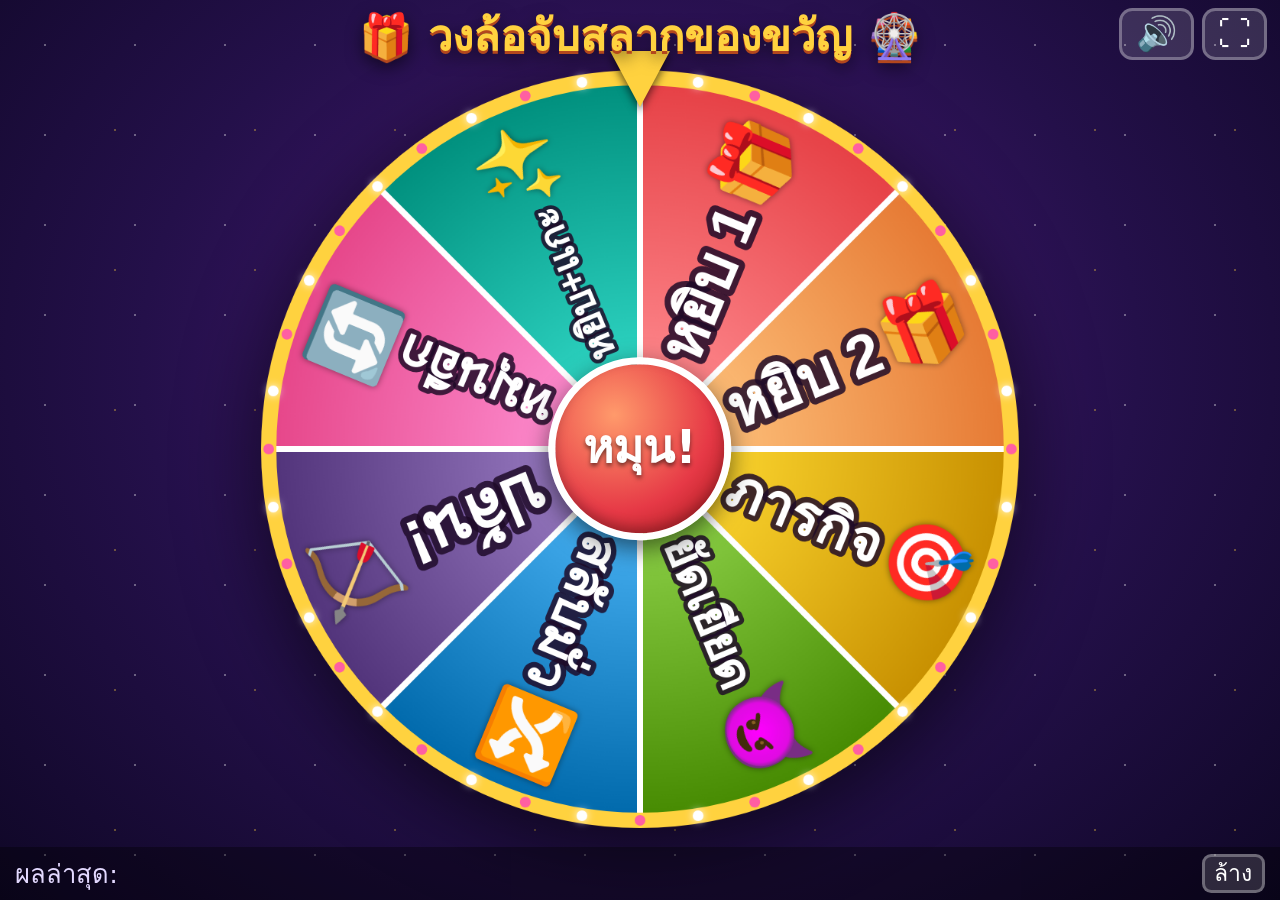
==== index.html @ d6b5b9dd "Gift wheel game" ====
<!DOCTYPE html>
<html lang="th">
<head>
<meta charset="utf-8">
<meta name="viewport" content="width=device-width, initial-scale=1">
<title>🎁 วงล้อจับสลากของขวัญ</title>
<link rel="stylesheet" href="style.css">
</head>
<body>
<header class="top">
  <h1>🎁 วงล้อจับสลากของขวัญ 🎡</h1>
  <div class="tools">
    <button id="btnMute" class="tbtn" title="เปิด/ปิดเสียง">🔊</button>
    <button id="btnFull" class="tbtn" title="เต็มจอ">⛶</button>
  </div>
</header>

<main class="stage">
  <div class="wheel-wrap">
    <div class="pointer"></div>
    <canvas id="wheel" width="1000" height="1000"></canvas>
    <button id="btnSpin" class="hub">หมุน!</button>
  </div>
</main>

<footer class="history">
  <span class="hlabel">ผลล่าสุด:</span>
  <div id="hist" class="hchips"></div>
  <button id="btnClear" class="tbtn small" title="ล้างประวัติ">ล้าง</button>
</footer>

<div id="overlay" class="overlay hidden">
  <div id="card" class="card">
    <div class="card-inner" id="cardInner">
      <div class="cl">
        <div class="card-num" id="cNum">ช่อง 1</div>
        <div class="card-icon" id="cIcon">🎁</div>
        <div class="card-extra" id="cExtra"></div>
      </div>
      <div class="cr">
        <div class="card-title" id="cTitle">หยิบ 1 ชิ้น</div>
        <div class="card-note" id="cNote"></div>
        <div class="card-text" id="cText"></div>
      </div>
      <div class="card-remind">📌 มีเกิน 1 ชิ้นแกะได้ 1 · ชิ้นเดียวแกะไม่ได้ · แกล้ง/ปล้นได้แค่ของที่ยังห่อ</div>
      <div class="card-close" id="cClose">แตะจอ หรือกด Spacebar เพื่อหมุนต่อ</div>
    </div>
  </div>
</div>
<canvas id="fx"></canvas>
<script src="app.js"></script>
</body>
</html>
---- style.css ----
/* --u = 1% ของความกว้างจอแบบ 16:9 (ถ้าจอแคบ/เตี้ยกว่าจะย่อให้พอดี) */
:root{--u:min(1vw,1.778vh);--c:#ffd23f;font-family:"Sukhumvit Set","Thonburi","Leelawadee UI","Noto Sans Thai","Tahoma",system-ui,sans-serif}
*{box-sizing:border-box}
html,body{margin:0;height:100%;overflow:hidden;color:#fff;
  background:radial-gradient(ellipse at 50% 40%,#4a1a7a 0%,#24104a 55%,#0f0726 100%)}
body::before{content:"";position:fixed;inset:0;pointer-events:none;opacity:.35;
  background-image:radial-gradient(#fff 1px,transparent 1.5px),radial-gradient(#ffd23f 1px,transparent 1.5px);
  background-size:90px 90px,140px 140px;background-position:0 0,45px 60px;animation:twinkle 6s ease-in-out infinite alternate}
@keyframes twinkle{to{opacity:.12}}
.hidden{display:none!important}
.top{position:fixed;top:0;left:0;right:0;display:flex;align-items:center;justify-content:center;padding:calc(var(--u)*.5) 1rem;z-index:5}
.top h1{margin:0;font-size:calc(var(--u)*3.4);line-height:1.4;color:#ffd23f;text-shadow:0 .08em 0 #b3471d,0 .15em .4em rgba(0,0,0,.6)}
.tools{position:absolute;right:calc(var(--u)*1);top:calc(var(--u)*.6);display:flex;gap:calc(var(--u)*.6)}
.tbtn{font:inherit;font-size:calc(var(--u)*2.6);line-height:1.2;background:rgba(255,255,255,.14);color:#fff;border:3px solid rgba(255,255,255,.3);border-radius:.4em;padding:.1em .4em;cursor:pointer}
.tbtn:hover{background:rgba(255,255,255,.28)}
.tbtn.small{font-size:calc(var(--u)*1.8)}
.stage{height:100vh;display:flex;align-items:center;justify-content:center;padding-top:calc(var(--u)*5);padding-bottom:calc(var(--u)*5.2)}
.wheel-wrap{position:relative;height:min(calc(100vh - var(--u)*10.6),94vw);aspect-ratio:1}
#wheel{width:100%;height:100%;filter:drop-shadow(0 18px 40px rgba(0,0,0,.6))}
.pointer{position:absolute;left:50%;top:-2%;transform:translateX(-50%);width:0;height:0;z-index:3;
  border-left:calc(var(--u)*2.4) solid transparent;border-right:calc(var(--u)*2.4) solid transparent;border-top:calc(var(--u)*4.4) solid #ffd23f;
  filter:drop-shadow(0 4px 4px rgba(0,0,0,.6))}
.pointer.bump{animation:bump .12s}
@keyframes bump{50%{transform:translateX(-50%) rotate(-14deg)}}
.hub{position:absolute;left:50%;top:50%;transform:translate(-50%,-50%);width:24%;aspect-ratio:1;border-radius:50%;
  border:calc(var(--u)*.6) solid #fff;background:radial-gradient(circle at 35% 30%,#ff9a6b,#e63946 60%,#a4161a);
  color:#fff;font:inherit;font-weight:900;font-size:calc(var(--u)*3.6);line-height:1.3;cursor:pointer;text-shadow:0 3px 4px rgba(0,0,0,.5);
  box-shadow:0 8px 24px rgba(0,0,0,.55),inset 0 -6px 12px rgba(0,0,0,.25)}
.hub:not(:disabled){animation:pulse 1.4s infinite}
.hub:disabled{filter:grayscale(.6) brightness(.8);cursor:default}
@keyframes pulse{50%{box-shadow:0 0 0 calc(var(--u)*1.4) rgba(255,210,63,.35),0 8px 24px rgba(0,0,0,.55)}}
.history{position:fixed;bottom:0;left:0;right:0;display:flex;align-items:center;gap:calc(var(--u)*.8);padding:calc(var(--u)*.5) calc(var(--u)*1.2);background:rgba(0,0,0,.35)}
.hlabel{font-size:calc(var(--u)*2);color:#e3d9ff;white-space:nowrap}
.hchips{display:flex;gap:calc(var(--u)*.6);flex:1;overflow:hidden}
.chip{font-family:inherit;color:#fff;border:0;cursor:pointer;font-size:calc(var(--u)*2);line-height:1.45;font-weight:800;padding:0 .6em;border-radius:999px;white-space:nowrap;box-shadow:0 3px 0 rgba(0,0,0,.3);text-shadow:0 2px 3px rgba(0,0,0,.5);animation:chipIn .4s}
.chip:first-child{outline:4px solid #fff}
@keyframes chipIn{from{transform:scale(0)}}

/* ---------- การ์ด: เต็มจอ ~90% ---------- */
.overlay{position:fixed;inset:0;z-index:20;display:flex;align-items:center;justify-content:center;
  background:radial-gradient(circle,rgba(0,0,0,.4),rgba(0,0,0,.85));animation:fade .3s}
@keyframes fade{from{opacity:0}}
.card{perspective:1800px;width:90vw;height:88vh}
.card-inner{--s:1;position:relative;width:100%;height:100%;overflow:hidden;border-radius:calc(var(--u)*2.4);
  padding:calc(var(--u)*1.6) calc(var(--u)*2.4) calc(var(--u)*1.2);
  display:grid;grid-template-columns:27% 1fr;grid-template-rows:1fr auto auto;column-gap:calc(var(--u)*2);
  background:var(--c);
  background:linear-gradient(160deg,color-mix(in srgb,var(--c) 85%,#fff) 0%,var(--c) 45%,color-mix(in srgb,var(--c) 55%,#000) 100%);
  border:calc(var(--u)*.6) solid #fff;
  box-shadow:0 0 0 6px color-mix(in srgb,var(--c) 60%,#000),0 0 70px 10px var(--c),0 30px 80px rgba(0,0,0,.6);
  animation:flipIn .85s cubic-bezier(.2,1.4,.4,1) both,glow 2s 1s ease-in-out infinite}
.card-inner::before{content:"";position:absolute;inset:-50%;background:conic-gradient(from 0deg,transparent 0 20deg,rgba(255,255,255,.16) 30deg,transparent 40deg 80deg,rgba(255,255,255,.16) 90deg,transparent 100deg);animation:rays 14s linear infinite;pointer-events:none}
.card-inner>*{position:relative;min-width:0;min-height:0}
@keyframes flipIn{0%{transform:rotateY(-100deg) scale(.2);opacity:0}60%{opacity:1}100%{transform:rotateY(0) scale(1)}}
@keyframes glow{50%{box-shadow:0 0 0 6px color-mix(in srgb,var(--c) 60%,#000),0 0 130px 30px var(--c),0 30px 80px rgba(0,0,0,.6)}}
@keyframes rays{to{transform:rotate(360deg)}}
.cl{display:flex;flex-direction:column;align-items:center;justify-content:center;gap:calc(var(--u)*.8*var(--s));overflow:hidden}
.cr{display:flex;flex-direction:column;justify-content:center;overflow:hidden}
.card-num{background:rgba(0,0,0,.32);border-radius:999px;padding:0 .7em;font-size:calc(var(--u)*3*var(--s));line-height:1.45;font-weight:800}
.card-icon{font-size:calc(var(--u)*13*var(--s));line-height:1.15;animation:pop 1s .5s both,bob 2.4s 1.5s ease-in-out infinite;filter:drop-shadow(0 8px 10px rgba(0,0,0,.35));white-space:nowrap}
@keyframes pop{0%{transform:scale(0) rotate(-30deg)}70%{transform:scale(1.25) rotate(8deg)}100%{transform:scale(1)}}
@keyframes bob{50%{transform:translateY(-.08em) rotate(-4deg)}}
.card-title{font-size:calc(var(--u)*8.5*var(--s));font-weight:900;line-height:1.45;padding-top:.05em;
  color:#fff;text-shadow:0 .04em 0 rgba(0,0,0,.45),0 .06em .18em rgba(0,0,0,.5)}
.card-note{align-self:flex-start;font-size:calc(var(--u)*3*var(--s));line-height:1.45;font-weight:800;background:#fff;color:#a4161a;border-radius:.4em;padding:0 .5em;margin:.2em 0}
.card-note:empty{display:none}
.card-text{font-size:calc(var(--u)*4.6*var(--s));font-weight:800;line-height:1.5;margin-top:calc(var(--u)*.6);text-shadow:0 .05em .12em rgba(0,0,0,.45)}
.card-text b{color:#fff7a8}
.card-text small{font-size:.72em}
.card-text ul{margin:.1em 0 0;padding-left:1.1em}
.card-text li{line-height:1.45}
.card-extra:empty{display:none}
.card-extra{display:flex;flex-direction:column;align-items:center;gap:calc(var(--u)*.6*var(--s))}
.bigbtn{font:inherit;font-weight:900;font-size:calc(var(--u)*3.4*var(--s));line-height:1.4;border:0;border-radius:.45em;padding:.1em .7em;cursor:pointer;color:#3a2300;background:#fff;box-shadow:0 6px 0 rgba(0,0,0,.35);white-space:nowrap}
.bigbtn:active{transform:translateY(4px);box-shadow:0 2px 0 rgba(0,0,0,.35)}
.timer{font-size:calc(var(--u)*11*var(--s));font-weight:900;line-height:1.1;text-shadow:0 .05em 0 rgba(0,0,0,.35);white-space:nowrap}
.timer.low{color:#fff200;animation:shake .25s infinite}
@keyframes shake{25%{transform:translateX(-6px) rotate(-3deg)}75%{transform:translateX(6px) rotate(3deg)}}
.card-remind{grid-column:1/-1;background:rgba(0,0,0,.32);border-radius:.5em;padding:.1em .6em;font-size:calc(var(--u)*2.5*var(--s));line-height:1.5;font-weight:700;text-align:center;margin-top:calc(var(--u)*.8)}
.card-close{grid-column:1/-1;text-align:center;margin-top:calc(var(--u)*.4);font-size:calc(var(--u)*2.2);line-height:1.4;font-weight:700;opacity:.95}
.card-close.nudge{animation:shake .3s 2}
.bigbtn:disabled{opacity:.5;cursor:default}
#fx{position:fixed;inset:0;width:100vw;height:100vh;pointer-events:none;z-index:30}
.card-icon.two{font-size:calc(var(--u)*8.5*var(--s))}
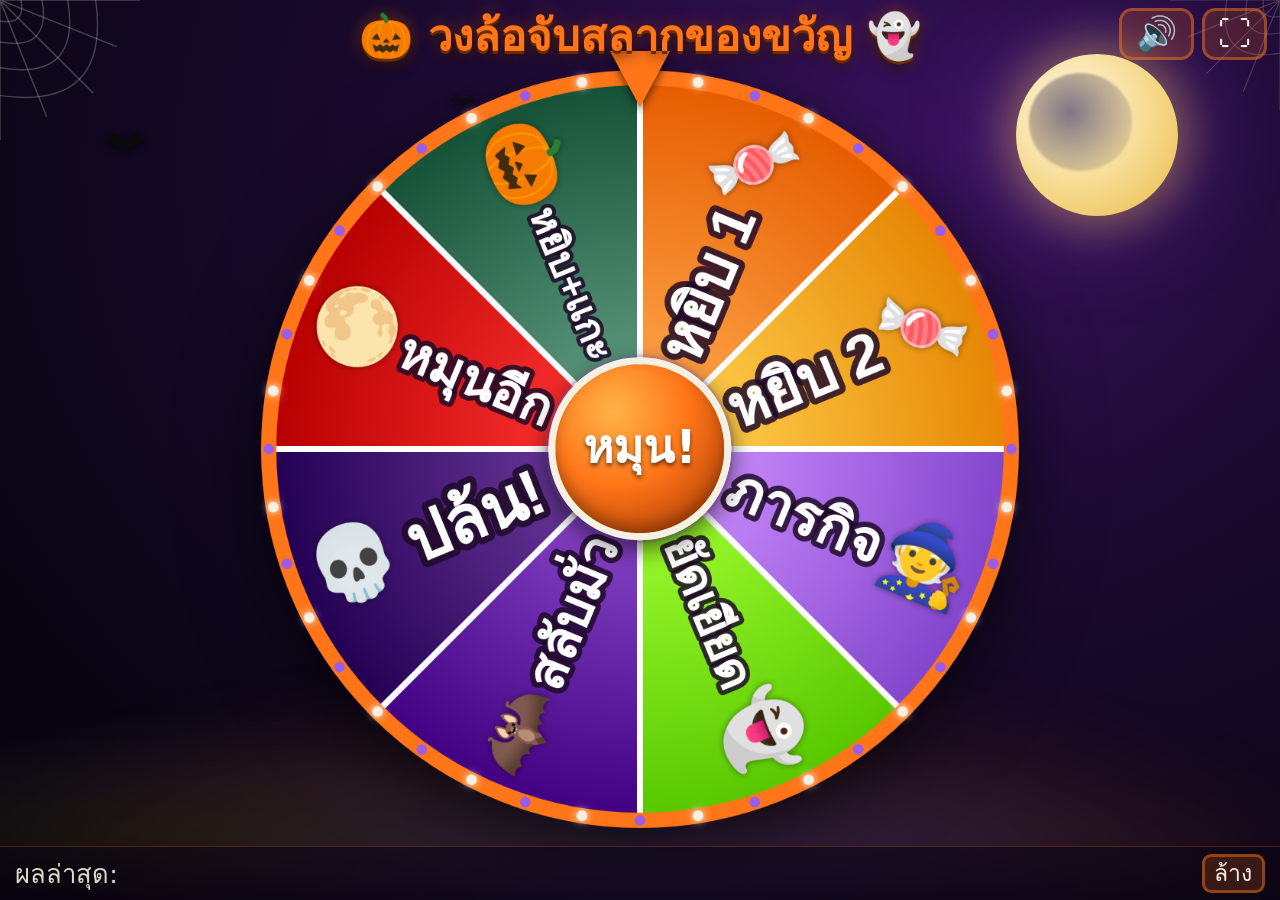
==== commit 764e80ae: "Halloween retheme for gift wheel (main + full/) Pumpkin/black/purple/slime/bone palette, spooky nigh" ====
--- a/index.html
+++ b/index.html
@@ -3,12 +3,22 @@
 <head>
 <meta charset="utf-8">
 <meta name="viewport" content="width=device-width, initial-scale=1">
-<title>🎁 วงล้อจับสลากของขวัญ</title>
+<title>🎃 วงล้อจับสลากของขวัญ</title>
 <link rel="stylesheet" href="style.css">
 </head>
 <body>
+<div class="spooky" aria-hidden="true">
+  <div class="moon"></div>
+  <svg class="bat b1" viewBox="0 0 64 32" width="56" height="28"><path fill="#0a0a0a" d="M2 18c6-2 10-10 14-10 2 6 6 8 10 8s8-2 10-8c4 0 8 8 14 10-4 2-8 6-14 4-2 4-6 6-10 6s-8-2-10-6c-6 2-10-2-14-4z"/></svg>
+  <svg class="bat b2" viewBox="0 0 64 32" width="42" height="21"><path fill="#111" d="M2 18c6-2 10-10 14-10 2 6 6 8 10 8s8-2 10-8c4 0 8 8 14 10-4 2-8 6-14 4-2 4-6 6-10 6s-8-2-10-6c-6 2-10-2-14-4z"/></svg>
+  <svg class="bat b3" viewBox="0 0 64 32" width="36" height="18"><path fill="#0d0d0d" d="M2 18c6-2 10-10 14-10 2 6 6 8 10 8s8-2 10-8c4 0 8 8 14 10-4 2-8 6-14 4-2 4-6 6-10 6s-8-2-10-6c-6 2-10-2-14-4z"/></svg>
+  <svg class="cobweb tl" viewBox="0 0 120 120" width="140" height="140"><g stroke="rgba(245,240,225,.28)" stroke-width="1.2" fill="none"><path d="M0 0 L120 0 M0 0 L0 120 M0 0 L100 40 M0 0 L40 100 M0 0 L80 80"/><path d="M18 0 Q22 22 0 18 M36 0 Q44 44 0 36 M58 0 Q70 70 0 58 M82 0 Q95 95 0 82"/></g></svg>
+  <svg class="cobweb tr" viewBox="0 0 120 120" width="110" height="110"><g stroke="rgba(245,240,225,.22)" stroke-width="1.2" fill="none"><path d="M120 0 L0 0 M120 0 L120 120 M120 0 L20 40 M120 0 L80 100 M120 0 L40 80"/><path d="M102 0 Q98 22 120 18 M84 0 Q76 44 120 36 M62 0 Q50 70 120 58"/></g></svg>
+  <div class="fog f1"></div>
+  <div class="fog f2"></div>
+</div>
 <header class="top">
-  <h1>🎁 วงล้อจับสลากของขวัญ 🎡</h1>
+  <h1>🎃 วงล้อจับสลากของขวัญ 👻</h1>
   <div class="tools">
     <button id="btnMute" class="tbtn" title="เปิด/ปิดเสียง">🔊</button>
     <button id="btnFull" class="tbtn" title="เต็มจอ">⛶</button>
@@ -34,7 +44,7 @@
     <div class="card-inner" id="cardInner">
       <div class="cl">
         <div class="card-num" id="cNum">ช่อง 1</div>
-        <div class="card-icon" id="cIcon">🎁</div>
+        <div class="card-icon" id="cIcon">🎃</div>
         <div class="card-extra" id="cExtra"></div>
       </div>
       <div class="cr">
--- a/style.css
+++ b/style.css
@@ -1,44 +1,78 @@
-/* --u = 1% ของความกว้างจอแบบ 16:9 (ถ้าจอแคบ/เตี้ยกว่าจะย่อให้พอดี) */
-:root{--u:min(1vw,1.778vh);--c:#ffd23f;font-family:"Sukhumvit Set","Thonburi","Leelawadee UI","Noto Sans Thai","Tahoma",system-ui,sans-serif}
+/* --u = 1% ของความกว้างจอแบบ 16:9 (ถ้าจอแคบ/เตี้ยกว่าจะย่อให้พอดี) · Halloween theme */
+:root{--u:min(1vw,1.778vh);--c:#ff7518;--bone:#f5f0e1;--pumpkin:#ff7518;--purple:#9b5de5;--slime:#70e000;
+  font-family:"Sukhumvit Set","Thonburi","Leelawadee UI","Noto Sans Thai","Tahoma",system-ui,sans-serif}
 *{box-sizing:border-box}
 html,body{margin:0;height:100%;overflow:hidden;color:#fff;
-  background:radial-gradient(ellipse at 50% 40%,#4a1a7a 0%,#24104a 55%,#0f0726 100%)}
-body::before{content:"";position:fixed;inset:0;pointer-events:none;opacity:.35;
-  background-image:radial-gradient(#fff 1px,transparent 1.5px),radial-gradient(#ffd23f 1px,transparent 1.5px);
-  background-size:90px 90px,140px 140px;background-position:0 0,45px 60px;animation:twinkle 6s ease-in-out infinite alternate}
-@keyframes twinkle{to{opacity:.12}}
+  background:radial-gradient(ellipse at 70% 18%,#3a1260 0%,#1a0a2e 42%,#0a0514 78%,#050208 100%)}
+
+/* ---------- Spooky night backdrop (moon, bats, fog, cobweb) ---------- */
+.spooky{position:fixed;inset:0;pointer-events:none;z-index:0;overflow:hidden}
+.moon{position:absolute;top:6%;right:8%;width:min(14vw,18vh);aspect-ratio:1;border-radius:50%;
+  background:radial-gradient(circle at 35% 35%,#fff8e7,#f5d98a 55%,#e8b84a 100%);
+  box-shadow:0 0 40px 12px rgba(255,200,80,.35),0 0 90px 30px rgba(155,93,229,.2);
+  animation:moonGlow 5s ease-in-out infinite alternate}
+.moon::after{content:"";position:absolute;inset:12% 28% 28% 8%;border-radius:50%;
+  background:radial-gradient(circle at 40% 40%,rgba(26,10,46,.55),rgba(26,10,46,.15) 70%,transparent);
+  filter:blur(1px)}
+@keyframes moonGlow{to{box-shadow:0 0 55px 18px rgba(255,200,80,.5),0 0 110px 40px rgba(155,93,229,.28)}}
+.bat{position:absolute;opacity:.85;filter:drop-shadow(0 2px 4px rgba(0,0,0,.6))}
+.bat.b1{top:14%;left:8%;animation:batFly 18s linear infinite}
+.bat.b2{top:22%;left:55%;animation:batFly 14s linear infinite reverse;animation-delay:-4s}
+.bat.b3{top:10%;left:35%;animation:batFly 22s linear infinite;animation-delay:-9s;opacity:.7}
+@keyframes batFly{
+  0%{transform:translate(0,0) scaleX(1)}
+  25%{transform:translate(18vw,-3vh) scaleX(1)}
+  26%{transform:translate(18vw,-3vh) scaleX(-1)}
+  55%{transform:translate(-8vw,4vh) scaleX(-1)}
+  56%{transform:translate(-8vw,4vh) scaleX(1)}
+  100%{transform:translate(0,0) scaleX(1)}
+}
+.cobweb{position:absolute;opacity:.9}
+.cobweb.tl{top:0;left:0}
+.cobweb.tr{top:0;right:0}
+.fog{position:absolute;left:-10%;right:-10%;height:28%;bottom:0;
+  background:radial-gradient(ellipse at 50% 100%,rgba(155,93,229,.22),rgba(255,117,24,.08) 45%,transparent 70%);
+  filter:blur(18px);animation:fogDrift 12s ease-in-out infinite alternate}
+.fog.f2{height:18%;bottom:4%;opacity:.7;animation-duration:16s;animation-direction:alternate-reverse;
+  background:radial-gradient(ellipse at 30% 100%,rgba(112,224,0,.1),rgba(245,240,225,.06) 40%,transparent 65%)}
+@keyframes fogDrift{to{transform:translateX(4%) scaleX(1.05)}}
+
 .hidden{display:none!important}
 .top{position:fixed;top:0;left:0;right:0;display:flex;align-items:center;justify-content:center;padding:calc(var(--u)*.5) 1rem;z-index:5}
-.top h1{margin:0;font-size:calc(var(--u)*3.4);line-height:1.4;color:#ffd23f;text-shadow:0 .08em 0 #b3471d,0 .15em .4em rgba(0,0,0,.6)}
+.top h1{margin:0;font-size:calc(var(--u)*3.4);line-height:1.4;color:var(--pumpkin);
+  text-shadow:0 .08em 0 #6b2a00,0 .12em .35em rgba(0,0,0,.75),0 0 .4em rgba(255,117,24,.45)}
 .tools{position:absolute;right:calc(var(--u)*1);top:calc(var(--u)*.6);display:flex;gap:calc(var(--u)*.6)}
-.tbtn{font:inherit;font-size:calc(var(--u)*2.6);line-height:1.2;background:rgba(255,255,255,.14);color:#fff;border:3px solid rgba(255,255,255,.3);border-radius:.4em;padding:.1em .4em;cursor:pointer}
-.tbtn:hover{background:rgba(255,255,255,.28)}
+.tbtn{font:inherit;font-size:calc(var(--u)*2.6);line-height:1.2;background:rgba(255,117,24,.18);color:var(--bone);
+  border:3px solid rgba(255,117,24,.45);border-radius:.4em;padding:.1em .4em;cursor:pointer}
+.tbtn:hover{background:rgba(155,93,229,.35);border-color:rgba(155,93,229,.55)}
 .tbtn.small{font-size:calc(var(--u)*1.8)}
-.stage{height:100vh;display:flex;align-items:center;justify-content:center;padding-top:calc(var(--u)*5);padding-bottom:calc(var(--u)*5.2)}
+.stage{position:relative;z-index:1;height:100vh;display:flex;align-items:center;justify-content:center;padding-top:calc(var(--u)*5);padding-bottom:calc(var(--u)*5.2)}
 .wheel-wrap{position:relative;height:min(calc(100vh - var(--u)*10.6),94vw);aspect-ratio:1}
-#wheel{width:100%;height:100%;filter:drop-shadow(0 18px 40px rgba(0,0,0,.6))}
+#wheel{width:100%;height:100%;filter:drop-shadow(0 18px 40px rgba(0,0,0,.7))}
 .pointer{position:absolute;left:50%;top:-2%;transform:translateX(-50%);width:0;height:0;z-index:3;
-  border-left:calc(var(--u)*2.4) solid transparent;border-right:calc(var(--u)*2.4) solid transparent;border-top:calc(var(--u)*4.4) solid #ffd23f;
+  border-left:calc(var(--u)*2.4) solid transparent;border-right:calc(var(--u)*2.4) solid transparent;border-top:calc(var(--u)*4.4) solid var(--pumpkin);
   filter:drop-shadow(0 4px 4px rgba(0,0,0,.6))}
 .pointer.bump{animation:bump .12s}
 @keyframes bump{50%{transform:translateX(-50%) rotate(-14deg)}}
+/* Pumpkin hub */
 .hub{position:absolute;left:50%;top:50%;transform:translate(-50%,-50%);width:24%;aspect-ratio:1;border-radius:50%;
-  border:calc(var(--u)*.6) solid #fff;background:radial-gradient(circle at 35% 30%,#ff9a6b,#e63946 60%,#a4161a);
-  color:#fff;font:inherit;font-weight:900;font-size:calc(var(--u)*3.6);line-height:1.3;cursor:pointer;text-shadow:0 3px 4px rgba(0,0,0,.5);
-  box-shadow:0 8px 24px rgba(0,0,0,.55),inset 0 -6px 12px rgba(0,0,0,.25)}
+  border:calc(var(--u)*.6) solid #f5f0e1;background:radial-gradient(circle at 35% 28%,#ffb347,#ff7518 45%,#c44d0a 78%,#6b2a00);
+  color:#fff;font:inherit;font-weight:900;font-size:calc(var(--u)*3.6);line-height:1.3;cursor:pointer;text-shadow:0 3px 4px rgba(0,0,0,.55);
+  box-shadow:0 8px 24px rgba(0,0,0,.6),inset 0 -8px 14px rgba(0,0,0,.28),0 0 0 3px rgba(155,93,229,.25)}
 .hub:not(:disabled){animation:pulse 1.4s infinite}
-.hub:disabled{filter:grayscale(.6) brightness(.8);cursor:default}
-@keyframes pulse{50%{box-shadow:0 0 0 calc(var(--u)*1.4) rgba(255,210,63,.35),0 8px 24px rgba(0,0,0,.55)}}
-.history{position:fixed;bottom:0;left:0;right:0;display:flex;align-items:center;gap:calc(var(--u)*.8);padding:calc(var(--u)*.5) calc(var(--u)*1.2);background:rgba(0,0,0,.35)}
-.hlabel{font-size:calc(var(--u)*2);color:#e3d9ff;white-space:nowrap}
+.hub:disabled{filter:grayscale(.55) brightness(.75);cursor:default}
+@keyframes pulse{50%{box-shadow:0 0 0 calc(var(--u)*1.4) rgba(255,117,24,.4),0 8px 24px rgba(0,0,0,.6),inset 0 -8px 14px rgba(0,0,0,.28)}}
+.history{position:fixed;bottom:0;left:0;right:0;display:flex;align-items:center;gap:calc(var(--u)*.8);padding:calc(var(--u)*.5) calc(var(--u)*1.2);
+  background:rgba(10,5,20,.55);border-top:1px solid rgba(255,117,24,.25);z-index:5}
+.hlabel{font-size:calc(var(--u)*2);color:var(--bone);white-space:nowrap;opacity:.9}
 .hchips{display:flex;gap:calc(var(--u)*.6);flex:1;overflow:hidden}
-.chip{font-family:inherit;color:#fff;border:0;cursor:pointer;font-size:calc(var(--u)*2);line-height:1.45;font-weight:800;padding:0 .6em;border-radius:999px;white-space:nowrap;box-shadow:0 3px 0 rgba(0,0,0,.3);text-shadow:0 2px 3px rgba(0,0,0,.5);animation:chipIn .4s}
-.chip:first-child{outline:4px solid #fff}
+.chip{font-family:inherit;color:#fff;border:0;cursor:pointer;font-size:calc(var(--u)*2);line-height:1.45;font-weight:800;padding:0 .6em;border-radius:999px;white-space:nowrap;box-shadow:0 3px 0 rgba(0,0,0,.35);text-shadow:0 2px 3px rgba(0,0,0,.55);animation:chipIn .4s}
+.chip:first-child{outline:4px solid var(--bone)}
 @keyframes chipIn{from{transform:scale(0)}}
 
 /* ---------- การ์ด: เต็มจอ ~90% ---------- */
 .overlay{position:fixed;inset:0;z-index:20;display:flex;align-items:center;justify-content:center;
-  background:radial-gradient(circle,rgba(0,0,0,.4),rgba(0,0,0,.85));animation:fade .3s}
+  background:radial-gradient(circle,rgba(10,5,20,.45),rgba(5,2,8,.88));animation:fade .3s}
 @keyframes fade{from{opacity:0}}
 .card{perspective:1800px;width:90vw;height:88vh}
 .card-inner{--s:1;position:relative;width:100%;height:100%;overflow:hidden;border-radius:calc(var(--u)*2.4);
@@ -46,39 +80,44 @@
   display:grid;grid-template-columns:27% 1fr;grid-template-rows:1fr auto auto;column-gap:calc(var(--u)*2);
   background:var(--c);
   background:linear-gradient(160deg,color-mix(in srgb,var(--c) 85%,#fff) 0%,var(--c) 45%,color-mix(in srgb,var(--c) 55%,#000) 100%);
-  border:calc(var(--u)*.6) solid #fff;
-  box-shadow:0 0 0 6px color-mix(in srgb,var(--c) 60%,#000),0 0 70px 10px var(--c),0 30px 80px rgba(0,0,0,.6);
+  border:calc(var(--u)*.6) solid var(--bone);
+  box-shadow:0 0 0 6px color-mix(in srgb,var(--c) 60%,#000),0 0 70px 10px var(--c),0 30px 80px rgba(0,0,0,.65);
   animation:flipIn .85s cubic-bezier(.2,1.4,.4,1) both,glow 2s 1s ease-in-out infinite}
-.card-inner::before{content:"";position:absolute;inset:-50%;background:conic-gradient(from 0deg,transparent 0 20deg,rgba(255,255,255,.16) 30deg,transparent 40deg 80deg,rgba(255,255,255,.16) 90deg,transparent 100deg);animation:rays 14s linear infinite;pointer-events:none}
+.card-inner::before{content:"";position:absolute;inset:-50%;background:conic-gradient(from 0deg,transparent 0 20deg,rgba(255,255,255,.14) 30deg,transparent 40deg 80deg,rgba(255,255,255,.14) 90deg,transparent 100deg);animation:rays 14s linear infinite;pointer-events:none}
 .card-inner>*{position:relative;min-width:0;min-height:0}
 @keyframes flipIn{0%{transform:rotateY(-100deg) scale(.2);opacity:0}60%{opacity:1}100%{transform:rotateY(0) scale(1)}}
-@keyframes glow{50%{box-shadow:0 0 0 6px color-mix(in srgb,var(--c) 60%,#000),0 0 130px 30px var(--c),0 30px 80px rgba(0,0,0,.6)}}
+@keyframes glow{50%{box-shadow:0 0 0 6px color-mix(in srgb,var(--c) 60%,#000),0 0 130px 30px var(--c),0 30px 80px rgba(0,0,0,.65)}}
 @keyframes rays{to{transform:rotate(360deg)}}
 .cl{display:flex;flex-direction:column;align-items:center;justify-content:center;gap:calc(var(--u)*.8*var(--s));overflow:hidden}
 .cr{display:flex;flex-direction:column;justify-content:center;overflow:hidden}
-.card-num{background:rgba(0,0,0,.32);border-radius:999px;padding:0 .7em;font-size:calc(var(--u)*3*var(--s));line-height:1.45;font-weight:800}
-.card-icon{font-size:calc(var(--u)*13*var(--s));line-height:1.15;animation:pop 1s .5s both,bob 2.4s 1.5s ease-in-out infinite;filter:drop-shadow(0 8px 10px rgba(0,0,0,.35));white-space:nowrap}
+.card-num{background:rgba(0,0,0,.38);border-radius:999px;padding:0 .7em;font-size:calc(var(--u)*3*var(--s));line-height:1.45;font-weight:800;color:var(--bone)}
+.card-icon{font-size:calc(var(--u)*13*var(--s));line-height:1.15;animation:pop 1s .5s both,bob 2.4s 1.5s ease-in-out infinite;filter:drop-shadow(0 8px 10px rgba(0,0,0,.4));white-space:nowrap}
 @keyframes pop{0%{transform:scale(0) rotate(-30deg)}70%{transform:scale(1.25) rotate(8deg)}100%{transform:scale(1)}}
 @keyframes bob{50%{transform:translateY(-.08em) rotate(-4deg)}}
 .card-title{font-size:calc(var(--u)*8.5*var(--s));font-weight:900;line-height:1.45;padding-top:.05em;
-  color:#fff;text-shadow:0 .04em 0 rgba(0,0,0,.45),0 .06em .18em rgba(0,0,0,.5)}
-.card-note{align-self:flex-start;font-size:calc(var(--u)*3*var(--s));line-height:1.45;font-weight:800;background:#fff;color:#a4161a;border-radius:.4em;padding:0 .5em;margin:.2em 0}
+  color:#fff;text-shadow:0 .04em 0 rgba(0,0,0,.5),0 .06em .18em rgba(0,0,0,.55)}
+.card-note{align-self:flex-start;font-size:calc(var(--u)*3*var(--s));line-height:1.45;font-weight:800;background:var(--bone);color:#6b2a00;border-radius:.4em;padding:0 .5em;margin:.2em 0}
 .card-note:empty{display:none}
-.card-text{font-size:calc(var(--u)*4.6*var(--s));font-weight:800;line-height:1.5;margin-top:calc(var(--u)*.6);text-shadow:0 .05em .12em rgba(0,0,0,.45)}
-.card-text b{color:#fff7a8}
+.card-text{font-size:calc(var(--u)*4.6*var(--s));font-weight:800;line-height:1.5;margin-top:calc(var(--u)*.6);text-shadow:0 .05em .12em rgba(0,0,0,.5)}
+.card-text b{color:#fff3c4}
 .card-text small{font-size:.72em}
 .card-text ul{margin:.1em 0 0;padding-left:1.1em}
 .card-text li{line-height:1.45}
 .card-extra:empty{display:none}
 .card-extra{display:flex;flex-direction:column;align-items:center;gap:calc(var(--u)*.6*var(--s))}
-.bigbtn{font:inherit;font-weight:900;font-size:calc(var(--u)*3.4*var(--s));line-height:1.4;border:0;border-radius:.45em;padding:.1em .7em;cursor:pointer;color:#3a2300;background:#fff;box-shadow:0 6px 0 rgba(0,0,0,.35);white-space:nowrap}
-.bigbtn:active{transform:translateY(4px);box-shadow:0 2px 0 rgba(0,0,0,.35)}
-.timer{font-size:calc(var(--u)*11*var(--s));font-weight:900;line-height:1.1;text-shadow:0 .05em 0 rgba(0,0,0,.35);white-space:nowrap}
+.bigbtn{font:inherit;font-weight:900;font-size:calc(var(--u)*3.4*var(--s));line-height:1.4;border:0;border-radius:.45em;padding:.1em .7em;cursor:pointer;color:#3a1400;background:var(--bone);box-shadow:0 6px 0 rgba(0,0,0,.4);white-space:nowrap}
+.bigbtn:active{transform:translateY(4px);box-shadow:0 2px 0 rgba(0,0,0,.4)}
+.timer{font-size:calc(var(--u)*11*var(--s));font-weight:900;line-height:1.1;text-shadow:0 .05em 0 rgba(0,0,0,.4);white-space:nowrap}
 .timer.low{color:#fff200;animation:shake .25s infinite}
 @keyframes shake{25%{transform:translateX(-6px) rotate(-3deg)}75%{transform:translateX(6px) rotate(3deg)}}
-.card-remind{grid-column:1/-1;background:rgba(0,0,0,.32);border-radius:.5em;padding:.1em .6em;font-size:calc(var(--u)*2.5*var(--s));line-height:1.5;font-weight:700;text-align:center;margin-top:calc(var(--u)*.8)}
-.card-close{grid-column:1/-1;text-align:center;margin-top:calc(var(--u)*.4);font-size:calc(var(--u)*2.2);line-height:1.4;font-weight:700;opacity:.95}
+.card-remind{grid-column:1/-1;background:rgba(0,0,0,.38);border-radius:.5em;padding:.1em .6em;font-size:calc(var(--u)*2.5*var(--s));line-height:1.5;font-weight:700;text-align:center;margin-top:calc(var(--u)*.8);color:var(--bone)}
+.card-close{grid-column:1/-1;text-align:center;margin-top:calc(var(--u)*.4);font-size:calc(var(--u)*2.2);line-height:1.4;font-weight:700;opacity:.95;color:var(--bone)}
 .card-close.nudge{animation:shake .3s 2}
 .bigbtn:disabled{opacity:.5;cursor:default}
 #fx{position:fixed;inset:0;width:100vw;height:100vh;pointer-events:none;z-index:30}
 .card-icon.two{font-size:calc(var(--u)*8.5*var(--s))}
+.cl.has-extra .card-icon{font-size:calc(var(--u)*9.5*var(--s));margin-bottom:calc(var(--u)*1.2*var(--s))}
+.cl.has-extra .card-icon.two{font-size:calc(var(--u)*7*var(--s))}
+.cl.has-extra{gap:calc(var(--u)*1.2*var(--s))}
+.bigbtn,.hub,.chip,.tbtn{touch-action:manipulation;-webkit-user-select:none;user-select:none}
+.card-inner{animation-duration:.6s,2s}
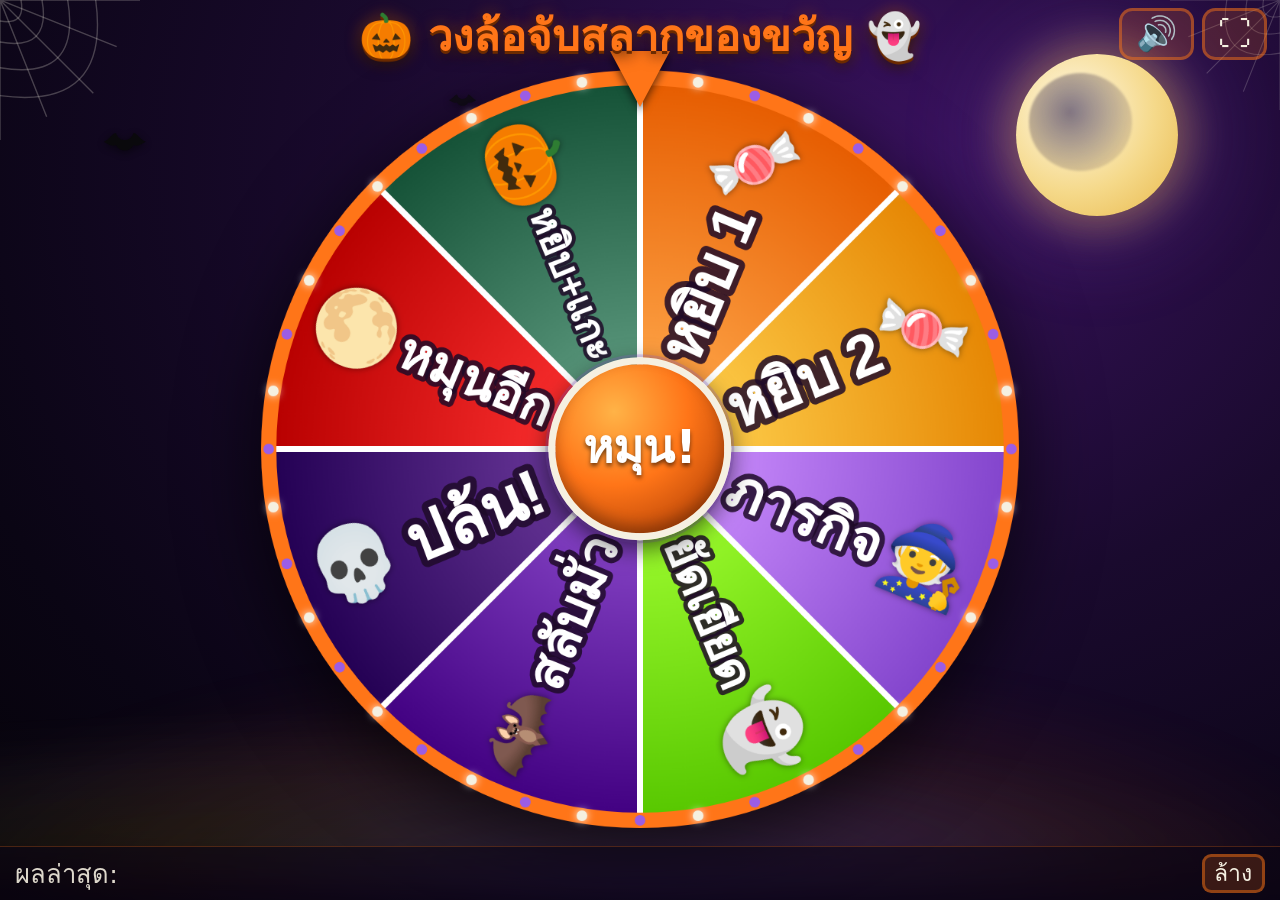
==== commit abf1964d: "Add Addams-style Halloween audio (ambient loop + spin/result stingers) - assets/sounds/: CC0 music-b" ====
--- a/index.html
+++ b/index.html
@@ -58,6 +58,7 @@
   </div>
 </div>
 <canvas id="fx"></canvas>
+<script src="assets/sounds/hw-audio.js"></script>
 <script src="app.js"></script>
 </body>
 </html>
